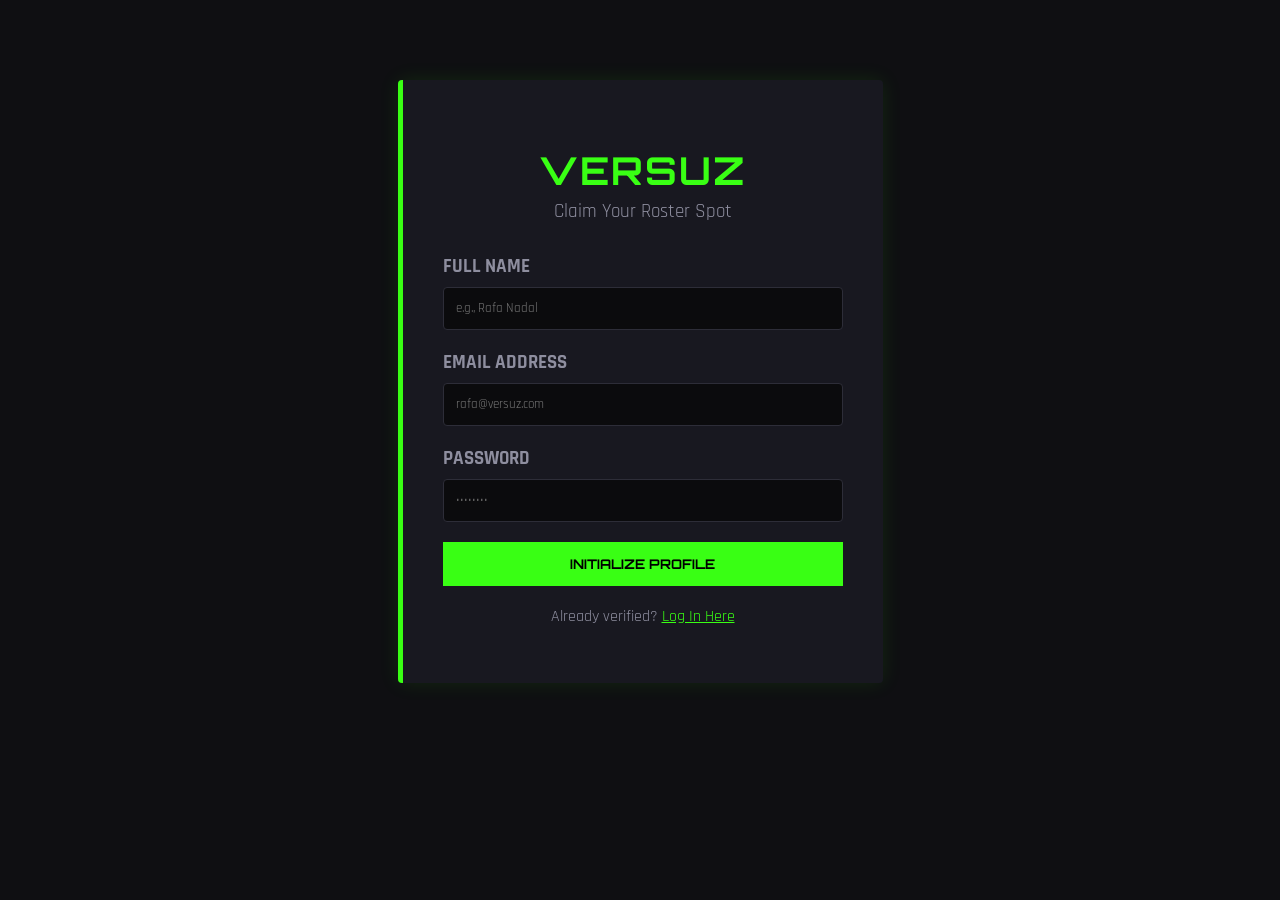
==== VersuzClient/index.html @ cd5b51a0 "Initial commit with all files" ====
<!DOCTYPE html>
<html lang="en">
<head>
    <meta charset="UTF-8">
    <meta name="viewport" content="width=device-width, initial-scale=1.0">
    <title>Versuz | Entry Gate</title>
    <link rel="stylesheet" href="style.css">
</head>
<body>

    <div class="auth-container">
        <h1 style="text-align: center; color: var(--neon-green); margin-bottom: 5px;">VERSUZ</h1>
        <p id="authSubtitle" style="text-align: center; color: var(--text-muted); margin-top: 0; margin-bottom: 30px;">Claim Your Roster Spot</p>
        
        <form id="registerForm">
            <div class="form-group">
                <label>Full Name</label>
                <input type="text" id="regName" placeholder="e.g., Rafa Nadal" required>
            </div>
            <div class="form-group">
                <label>Email Address</label>
                <input type="email" id="regEmail" placeholder="rafa@versuz.com" required>
            </div>
            <div class="form-group">
                <label>Password</label>
                <input type="password" id="regPassword" placeholder="••••••••" required>
            </div>
            <button type="submit" class="btn-neon">Initialize Profile</button>
            <p style="text-align: center; font-size: 1rem; color: var(--text-muted); margin-top: 20px;">
                Already verified? <a href="#" style="color: var(--neon-green);" id="switchToLogin">Log In Here</a>
            </p>
        </form>

        <form id="loginForm" class="hidden">
            <div class="form-group">
                <label>Email Address</label>
                <input type="email" id="loginEmail" placeholder="rafa@versuz.com" required>
            </div>
            <div class="form-group">
                <label>Password</label>
                <input type="password" id="loginPassword" placeholder="••••••••" required>
            </div>
            <button type="submit" class="btn-neon">Enter Arena</button>
            <p style="text-align: center; font-size: 1rem; color: var(--text-muted); margin-top: 20px;">
                New recruit? <a href="#" style="color: var(--neon-green);" id="switchToRegister">Create Account</a>
            </p>
        </form>
    </div>

    <script src="app.js"></script>
</body>
</html>
---- VersuzClient/style.css ----
@import url('https://fonts.googleapis.com/css2?family=Orbitron:wght@500;800&family=Rajdhani:wght@500;700&display=swap');

:root {
    --bg-dark: #0f0f12;
    --card-bg: #181820;
    --neon-green: #39ff14;
    --neon-pink: #ff007f;
    --text-main: #ffffff;
    --text-muted: #8e8e9f;
}

body {
    margin: 0;
    padding: 0;
    background-color: var(--bg-dark);
    color: var(--text-main);
    font-family: 'Rajdhani', sans-serif;
    font-size: 1.2rem;
}

h1, h2, h3, .vs-title {
    font-family: 'Orbitron', sans-serif;
    text-transform: uppercase;
    letter-spacing: 2px;
}

.auth-container {
    max-width: 400px;
    margin: 80px auto;
    background: var(--card-bg);
    padding: 40px;
    border-radius: 4px;
    border-left: 5px solid var(--neon-green);
    box-shadow: 0 0 20px rgba(57, 255, 20, 0.1);
}

.form-group {
    margin-bottom: 20px;
}

.form-group label {
    display: block;
    margin-bottom: 8px;
    color: var(--text-muted);
    font-weight: bold;
    text-transform: uppercase;
}

input {
    width: 100%;
    padding: 12px;
    background: #0b0b0d;
    border: 1px solid #2d2d38;
    color: #fff;
    border-radius: 4px;
    box-sizing: border-box;
    font-family: inherit;
}

input:focus {
    border-color: var(--neon-green);
    outline: none;
    box-shadow: 0 0 8px rgba(57, 255, 20, 0.3);
}

.btn-neon {
    width: 100%;
    padding: 14px;
    background: var(--neon-green);
    color: #000;
    font-weight: bold;
    border: none;
    cursor: pointer;
    text-transform: uppercase;
    font-family: 'Orbitron', sans-serif;
    transition: all 0.3s ease;
}

.btn-neon:hover {
    background: #2ee610;
    box-shadow: 0 0 15px var(--neon-green);
    transform: translateY(-2px);
}

.hidden {
    display: none !important;
}
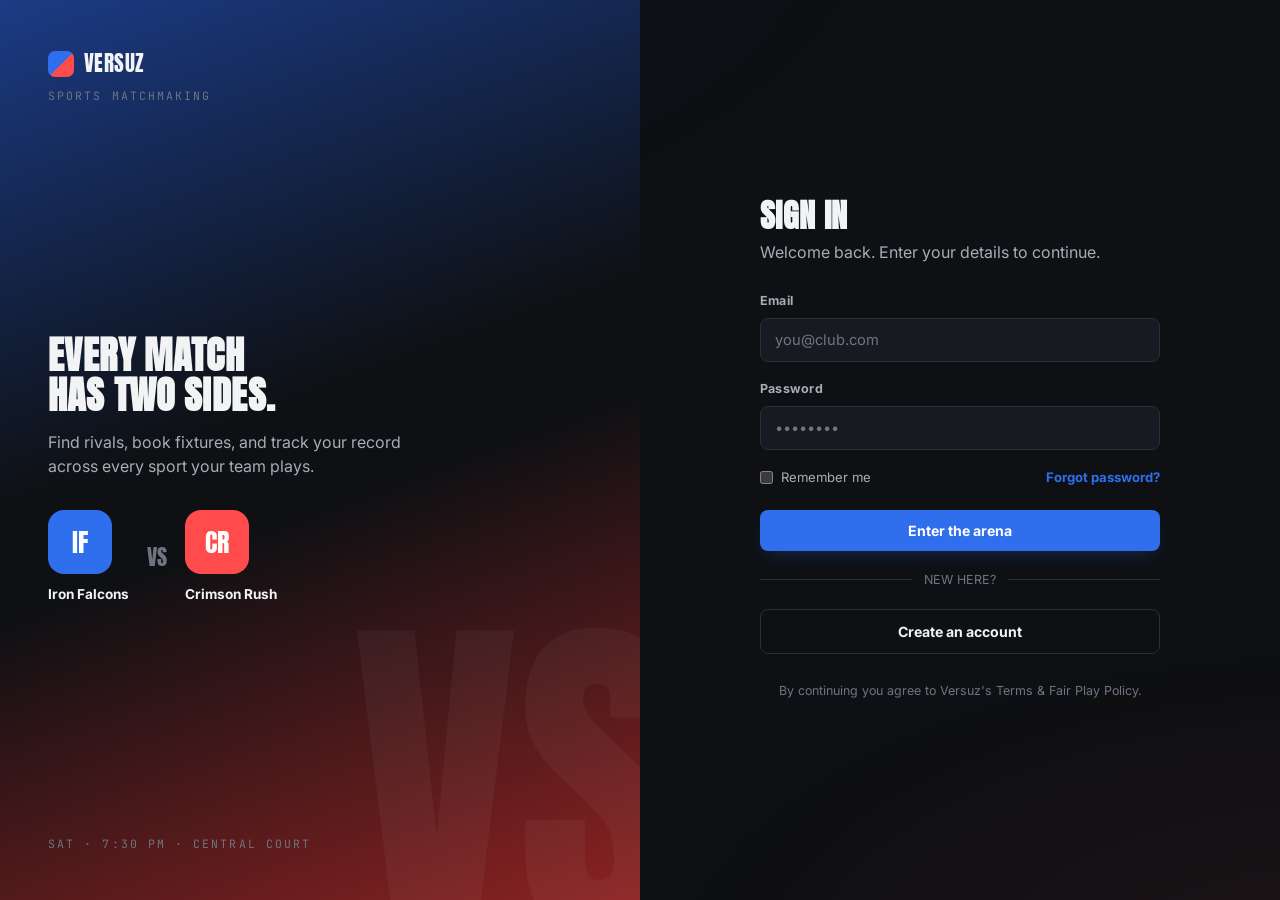
==== commit 77ef6253: "Your commit message here" ====
--- a/VersuzClient/index.html
+++ b/VersuzClient/index.html
@@ -1,52 +1,112 @@
 <!DOCTYPE html>
 <html lang="en">
 <head>
-    <meta charset="UTF-8">
-    <meta name="viewport" content="width=device-width, initial-scale=1.0">
-    <title>Versuz | Entry Gate</title>
-    <link rel="stylesheet" href="style.css">
+<meta charset="UTF-8">
+<meta name="viewport" content="width=device-width, initial-scale=1.0">
+<title>Versuz — Sign In</title>
+<link rel="stylesheet" href="style.css">
 </head>
 <body>
 
-    <div class="auth-container">
-        <h1 style="text-align: center; color: var(--neon-green); margin-bottom: 5px;">VERSUZ</h1>
-        <p id="authSubtitle" style="text-align: center; color: var(--text-muted); margin-top: 0; margin-bottom: 30px;">Claim Your Roster Spot</p>
-        
-        <form id="registerForm">
-            <div class="form-group">
-                <label>Full Name</label>
-                <input type="text" id="regName" placeholder="e.g., Rafa Nadal" required>
-            </div>
-            <div class="form-group">
-                <label>Email Address</label>
-                <input type="email" id="regEmail" placeholder="rafa@versuz.com" required>
-            </div>
-            <div class="form-group">
-                <label>Password</label>
-                <input type="password" id="regPassword" placeholder="••••••••" required>
-            </div>
-            <button type="submit" class="btn-neon">Initialize Profile</button>
-            <p style="text-align: center; font-size: 1rem; color: var(--text-muted); margin-top: 20px;">
-                Already verified? <a href="#" style="color: var(--neon-green);" id="switchToLogin">Log In Here</a>
-            </p>
-        </form>
+<div class="auth-shell">
 
-        <form id="loginForm" class="hidden">
-            <div class="form-group">
-                <label>Email Address</label>
-                <input type="email" id="loginEmail" placeholder="rafa@versuz.com" required>
-            </div>
-            <div class="form-group">
-                <label>Password</label>
-                <input type="password" id="loginPassword" placeholder="••••••••" required>
-            </div>
-            <button type="submit" class="btn-neon">Enter Arena</button>
-            <p style="text-align: center; font-size: 1rem; color: var(--text-muted); margin-top: 20px;">
-                New recruit? <a href="#" style="color: var(--neon-green);" id="switchToRegister">Create Account</a>
-            </p>
-        </form>
+  <!-- Left: brand visual -->
+  <div class="auth-visual">
+    <div style="position:relative;z-index:1;">
+      <div class="brand" style="margin-bottom:8px;">
+        <span class="split"></span> VERSUZ
+      </div>
+      <p class="eyebrow" style="margin-top:4px;">SPORTS MATCHMAKING</p>
     </div>
 
-    <script src="app.js"></script>
+    <div style="position:relative;z-index:1;">
+      <h2 style="margin-bottom:14px;">Every match<br>has two sides.</h2>
+      <p style="max-width:360px;margin-bottom:32px;">Find rivals, book fixtures, and track your record across every sport your team plays.</p>
+
+      <div class="teaser-vs">
+        <div class="teaser-side">
+          <div class="initial">IF</div>
+          <div class="tname">Iron Falcons</div>
+        </div>
+        <div class="teaser-mid">VS</div>
+        <div class="teaser-side">
+          <div class="initial">CR</div>
+          <div class="tname">Crimson Rush</div>
+        </div>
+      </div>
+    </div>
+
+    <p class="eyebrow" style="position:relative;z-index:1;">SAT · 7:30 PM · CENTRAL COURT</p>
+  </div>
+
+  <!-- Right: form -->
+  <div class="auth-form-col">
+    <div class="auth-box">
+      <h1>Sign in</h1>
+      <p class="sub">Welcome back. Enter your details to continue.</p>
+
+      <div class="alert" id="authAlert"></div>
+
+      <form id="loginForm">
+        <div class="field">
+          <label for="email">Email</label>
+          <input type="email" id="email" name="email" placeholder="you@club.com" required>
+        </div>
+        <div class="field">
+          <label for="password">Password</label>
+          <input type="password" id="password" name="password" placeholder="••••••••" required>
+        </div>
+
+        <div class="flex" style="justify-content:space-between;align-items:center;margin-bottom:22px;">
+          <label class="flex gap-8" style="align-items:center;font-size:.82rem;color:var(--text-dim);">
+            <input type="checkbox" style="accent-color:var(--blue);"> Remember me
+          </label>
+          <a href="#" class="link-accent" style="font-size:.82rem;" onclick="openForgotPasswordModal(); return false;">Forgot password?</a>
+        </div>
+
+        <button type="submit" class="btn btn-primary btn-block" id="loginBtn">
+          <span class="spinner"></span><span class="btn-label">Enter the arena</span>
+        </button>
+      </form>
+
+      <div class="divider">NEW HERE?</div>
+
+      <a href="signup.html" class="btn btn-ghost btn-block">Create an account</a>
+
+      <p style="margin-top:28px;font-size:.78rem;color:var(--text-mute);text-align:center;">
+        By continuing you agree to Versuz's Terms &amp; Fair Play Policy.
+      </p>
+    </div>
+  </div>
+
+</div>
+
+<!-- Forgot password modal -->
+<div class="modal-backdrop" id="forgotModal">
+  <div class="modal-box">
+    <button class="modal-close" onclick="closeForgotPasswordModal()" aria-label="Close">✕</button>
+    <h3 style="text-transform:none;font-size:1.3rem;margin-bottom:8px;">Reset your password</h3>
+    <p style="font-size:.85rem;margin-bottom:20px;">Enter your account email and we'll help you get back in.</p>
+
+    <div class="alert" id="forgotAlert"></div>
+
+    <form id="forgotForm">
+      <div class="field">
+        <label for="forgotEmail">Email</label>
+        <input type="email" id="forgotEmail" name="email" placeholder="you@club.com" required>
+      </div>
+      <button type="submit" class="btn btn-primary btn-block" id="forgotBtn">
+        <span class="spinner"></span><span class="btn-label">Send reset link</span>
+      </button>
+    </form>
+  </div>
+</div>
+
+<script src="config.js"></script>
+<script src="auth.js"></script>
+<script>
+  document.getElementById("loginForm").addEventListener("submit", handleLogin);
+  document.getElementById("forgotForm").addEventListener("submit", handleForgotPassword);
+</script>
 </body>
-</html>
+</html>
--- a/VersuzClient/style.css
+++ b/VersuzClient/style.css
@@ -1,87 +1,671 @@
-@import url('https://fonts.googleapis.com/css2?family=Orbitron:wght@500;800&family=Rajdhani:wght@500;700&display=swap');
+/* =========================================================
+   VERSUZ — Design System
+   "Every match has two sides." — the VS split governs the UI.
+   ========================================================= */
+
+@import url('https://fonts.googleapis.com/css2?family=Anton&family=Archivo+Black&family=Inter:wght@400;500;600;700;800&family=JetBrains+Mono:wght@400;500;700&display=swap');
 
 :root {
-    --bg-dark: #0f0f12;
-    --card-bg: #181820;
-    --neon-green: #39ff14;
-    --neon-pink: #ff007f;
-    --text-main: #ffffff;
-    --text-muted: #8e8e9f;
-}
+  /* ---- Color tokens ---- */
+  --ink:        #0E1013;
+  --ink-raised: #171B21;
+  --ink-card:   #1D222A;
+  --line:       #2A3038;
+
+  --blue:       #2F6FED;
+  --blue-dim:   #1B3B85;
+  --blue-glow:  rgba(47, 111, 237, .35);
+
+  --coral:      #FF4B4B;
+  --coral-dim:  #8C2222;
+  --coral-glow: rgba(255, 75, 75, .35);
+
+  --win:        #35D07F;
+  --warn:       #F5B942;
+
+  --text:       #F2F3F5;
+  --text-dim:   #A7ADB6;
+  --text-mute:  #6E7480;
+
+  /* ---- Type ---- */
+  --display: 'Anton', 'Archivo Black', sans-serif;
+  --body:    'Inter', sans-serif;
+  --mono:    'JetBrains Mono', monospace;
+
+  /* ---- Shape / motion ---- */
+  --radius-sm: 8px;
+  --radius-md: 14px;
+  --radius-lg: 22px;
+  --ease: cubic-bezier(.16,.84,.44,1);
+}
+
+* { box-sizing: border-box; margin: 0; padding: 0; }
+
+html { color-scheme: dark; scroll-behavior: smooth; }
 
 body {
-    margin: 0;
-    padding: 0;
-    background-color: var(--bg-dark);
-    color: var(--text-main);
-    font-family: 'Rajdhani', sans-serif;
-    font-size: 1.2rem;
-}
-
-h1, h2, h3, .vs-title {
-    font-family: 'Orbitron', sans-serif;
-    text-transform: uppercase;
-    letter-spacing: 2px;
-}
-
-.auth-container {
-    max-width: 400px;
-    margin: 80px auto;
-    background: var(--card-bg);
-    padding: 40px;
-    border-radius: 4px;
-    border-left: 5px solid var(--neon-green);
-    box-shadow: 0 0 20px rgba(57, 255, 20, 0.1);
-}
-
-.form-group {
-    margin-bottom: 20px;
-}
-
-.form-group label {
-    display: block;
-    margin-bottom: 8px;
-    color: var(--text-muted);
-    font-weight: bold;
-    text-transform: uppercase;
-}
-
-input {
-    width: 100%;
-    padding: 12px;
-    background: #0b0b0d;
-    border: 1px solid #2d2d38;
-    color: #fff;
-    border-radius: 4px;
-    box-sizing: border-box;
-    font-family: inherit;
-}
-
-input:focus {
-    border-color: var(--neon-green);
-    outline: none;
-    box-shadow: 0 0 8px rgba(57, 255, 20, 0.3);
-}
-
-.btn-neon {
-    width: 100%;
-    padding: 14px;
-    background: var(--neon-green);
-    color: #000;
-    font-weight: bold;
-    border: none;
-    cursor: pointer;
-    text-transform: uppercase;
-    font-family: 'Orbitron', sans-serif;
-    transition: all 0.3s ease;
-}
-
-.btn-neon:hover {
-    background: #2ee610;
-    box-shadow: 0 0 15px var(--neon-green);
-    transform: translateY(-2px);
-}
-
-.hidden {
-    display: none !important;
-}
+  background: var(--ink);
+  color: var(--text);
+  font-family: var(--body);
+  line-height: 1.5;
+  -webkit-font-smoothing: antialiased;
+  min-height: 100vh;
+}
+
+img { max-width: 100%; display: block; }
+
+a { color: inherit; text-decoration: none; }
+
+/* Subtle ambient texture: faint diagonal seam across the whole app */
+body::before {
+  content: '';
+  position: fixed;
+  inset: 0;
+  pointer-events: none;
+  z-index: 0;
+  background:
+    radial-gradient(1200px 600px at 15% -10%, var(--blue-glow), transparent 60%),
+    radial-gradient(1200px 600px at 105% 110%, var(--coral-glow), transparent 60%);
+  opacity: .18;
+}
+
+::selection { background: var(--blue); color: #fff; }
+
+:focus-visible {
+  outline: 2px solid var(--warn);
+  outline-offset: 3px;
+}
+
+@media (prefers-reduced-motion: reduce) {
+  *, *::before, *::after { animation-duration: .001ms !important; transition-duration: .001ms !important; }
+}
+
+/* ---- Typography scale ---- */
+h1, h2, h3 { font-family: var(--display); letter-spacing: .01em; line-height: 1.05; text-transform: uppercase; }
+h1 { font-size: clamp(2.4rem, 5vw, 4.2rem); }
+h2 { font-size: clamp(1.6rem, 3vw, 2.4rem); }
+h3 { font-size: 1.15rem; }
+
+.eyebrow {
+  font-family: var(--mono);
+  font-size: .72rem;
+  letter-spacing: .18em;
+  text-transform: uppercase;
+  color: var(--text-mute);
+}
+
+.mono { font-family: var(--mono); }
+
+p { color: var(--text-dim); }
+
+/* =========================================================
+   Layout shell
+   ========================================================= */
+.app-shell {
+  position: relative;
+  z-index: 1;
+  display: grid;
+  grid-template-columns: 264px 1fr;
+  min-height: 100vh;
+}
+
+@media (max-width: 900px) {
+  .app-shell { grid-template-columns: 1fr; }
+}
+
+/* ---- Sidebar ---- */
+.sidebar {
+  background: var(--ink-raised);
+  border-right: 1px solid var(--line);
+  padding: 28px 20px;
+  display: flex;
+  flex-direction: column;
+  gap: 36px;
+  position: sticky;
+  top: 0;
+  height: 100vh;
+}
+
+@media (max-width: 900px) {
+  .sidebar { display: none; }
+}
+
+.brand {
+  display: flex;
+  align-items: center;
+  gap: 10px;
+  font-family: var(--display);
+  font-size: 1.3rem;
+  letter-spacing: .02em;
+}
+
+.brand .split {
+  width: 26px; height: 26px;
+  border-radius: 7px;
+  background: linear-gradient(135deg, var(--blue) 50%, var(--coral) 50%);
+  flex-shrink: 0;
+}
+
+.nav-group { display: flex; flex-direction: column; gap: 4px; }
+
+.nav-label {
+  font-family: var(--mono);
+  font-size: .68rem;
+  letter-spacing: .14em;
+  text-transform: uppercase;
+  color: var(--text-mute);
+  padding: 0 12px;
+  margin-bottom: 6px;
+}
+
+.nav-link {
+  display: flex;
+  align-items: center;
+  gap: 12px;
+  padding: 10px 12px;
+  border-radius: var(--radius-sm);
+  color: var(--text-dim);
+  font-weight: 600;
+  font-size: .92rem;
+  transition: background .15s var(--ease), color .15s var(--ease);
+}
+
+.nav-link:hover { background: var(--ink-card); color: var(--text); }
+
+.nav-link.active {
+  background: var(--ink-card);
+  color: var(--text);
+  box-shadow: inset 3px 0 0 var(--blue);
+}
+
+.nav-icon { width: 18px; height: 18px; flex-shrink: 0; opacity: .9; }
+
+.sidebar-foot {
+  margin-top: auto;
+  display: flex;
+  align-items: center;
+  gap: 10px;
+  padding: 12px;
+  border-radius: var(--radius-sm);
+  background: var(--ink-card);
+}
+
+.avatar-ring {
+  width: 34px; height: 34px;
+  border-radius: 50%;
+  background: linear-gradient(135deg, var(--blue), var(--coral));
+  display: flex; align-items: center; justify-content: center;
+  font-family: var(--display);
+  font-size: .8rem;
+  flex-shrink: 0;
+}
+
+.sidebar-foot .who { font-size: .82rem; font-weight: 700; }
+.sidebar-foot .role { font-size: .72rem; color: var(--text-mute); }
+
+/* ---- Main column ---- */
+.main {
+  padding: 32px 40px 60px;
+  min-width: 0;
+}
+
+@media (max-width: 700px) {
+  .main { padding: 22px 18px 40px; }
+}
+
+.topbar {
+  display: flex;
+  align-items: center;
+  justify-content: space-between;
+  gap: 20px;
+  margin-bottom: 32px;
+  flex-wrap: wrap;
+}
+
+.topbar h1 { font-size: clamp(1.5rem, 3vw, 2rem); }
+
+.search {
+  display: flex;
+  align-items: center;
+  gap: 10px;
+  background: var(--ink-card);
+  border: 1px solid var(--line);
+  border-radius: var(--radius-md);
+  padding: 10px 16px;
+  min-width: 260px;
+  color: var(--text-mute);
+  font-size: .88rem;
+}
+.search input {
+  background: none; border: none; color: var(--text);
+  font-family: var(--body); font-size: .9rem; width: 100%; outline: none;
+}
+.search input::placeholder { color: var(--text-mute); }
+
+/* =========================================================
+   Buttons
+   ========================================================= */
+.btn {
+  display: inline-flex;
+  align-items: center;
+  justify-content: center;
+  gap: 8px;
+  font-family: var(--body);
+  font-weight: 700;
+  font-size: .88rem;
+  padding: 11px 22px;
+  border-radius: var(--radius-sm);
+  border: 1px solid transparent;
+  cursor: pointer;
+  transition: transform .15s var(--ease), box-shadow .15s var(--ease), background .15s var(--ease), border-color .15s var(--ease);
+  white-space: nowrap;
+}
+.btn:active { transform: translateY(1px); }
+
+.btn-primary {
+  background: var(--blue);
+  color: #fff;
+  box-shadow: 0 8px 20px -8px var(--blue-glow);
+}
+.btn-primary:hover { background: #4680ff; box-shadow: 0 10px 26px -8px var(--blue-glow); }
+
+.btn-rival {
+  background: var(--coral);
+  color: #fff;
+  box-shadow: 0 8px 20px -8px var(--coral-glow);
+}
+.btn-rival:hover { background: #ff6363; }
+
+.btn-ghost {
+  background: transparent;
+  border-color: var(--line);
+  color: var(--text);
+}
+.btn-ghost:hover { border-color: var(--text-mute); background: var(--ink-card); }
+
+.btn-sm { padding: 7px 14px; font-size: .78rem; }
+.btn-block { width: 100%; }
+
+/* =========================================================
+   Cards
+   ========================================================= */
+.card {
+  background: var(--ink-card);
+  border: 1px solid var(--line);
+  border-radius: var(--radius-lg);
+  padding: 24px;
+}
+
+.card-tight { padding: 18px 20px; }
+
+.stat-grid {
+  display: grid;
+  grid-template-columns: repeat(4, 1fr);
+  gap: 18px;
+  margin-bottom: 30px;
+}
+@media (max-width: 900px) { .stat-grid { grid-template-columns: repeat(2, 1fr); } }
+@media (max-width: 500px) { .stat-grid { grid-template-columns: 1fr; } }
+
+.stat-card {
+  background: var(--ink-card);
+  border: 1px solid var(--line);
+  border-radius: var(--radius-md);
+  padding: 20px;
+  position: relative;
+  overflow: hidden;
+}
+.stat-card .eyebrow { margin-bottom: 10px; }
+.stat-card .value {
+  font-family: var(--mono);
+  font-size: 2rem;
+  font-weight: 700;
+}
+.stat-card .delta { font-size: .78rem; margin-top: 6px; font-weight: 600; }
+.delta.up { color: var(--win); }
+.delta.down { color: var(--coral); }
+
+/* =========================================================
+   VS Match Card — the signature element
+   ========================================================= */
+.vs-card {
+  position: relative;
+  border-radius: var(--radius-lg);
+  overflow: hidden;
+  border: 1px solid var(--line);
+  background: var(--ink-card);
+  display: grid;
+  grid-template-columns: 1fr auto 1fr;
+  align-items: center;
+  padding: 22px 18px;
+  gap: 8px;
+}
+
+.vs-card::before {
+  content: '';
+  position: absolute;
+  inset: 0;
+  background: linear-gradient(100deg, var(--blue-glow) 0%, transparent 32%, transparent 68%, var(--coral-glow) 100%);
+  opacity: .5;
+  pointer-events: none;
+}
+
+.vs-side {
+  display: flex;
+  align-items: center;
+  gap: 12px;
+  min-width: 0;
+  position: relative;
+  z-index: 1;
+}
+.vs-side.right { flex-direction: row-reverse; text-align: right; }
+
+.vs-badge {
+  width: 44px; height: 44px;
+  border-radius: 10px;
+  display: flex; align-items: center; justify-content: center;
+  font-family: var(--display);
+  font-size: .95rem;
+  flex-shrink: 0;
+  color: #fff;
+}
+.vs-side:not(.right) .vs-badge { background: linear-gradient(135deg, var(--blue), var(--blue-dim)); }
+.vs-side.right .vs-badge { background: linear-gradient(135deg, var(--coral), var(--coral-dim)); }
+
+.vs-team { min-width: 0; }
+.vs-team .name { font-weight: 800; font-size: .98rem; white-space: nowrap; overflow: hidden; text-overflow: ellipsis; }
+.vs-team .meta { font-size: .74rem; color: var(--text-mute); font-family: var(--mono); }
+
+.vs-center {
+  display: flex;
+  flex-direction: column;
+  align-items: center;
+  gap: 4px;
+  position: relative;
+  z-index: 1;
+  padding: 0 10px;
+}
+.vs-mark {
+  font-family: var(--display);
+  font-size: 1.3rem;
+  color: var(--text-mute);
+  letter-spacing: .05em;
+}
+.vs-score {
+  font-family: var(--mono);
+  font-weight: 700;
+  font-size: 1.1rem;
+  display: flex;
+  gap: 6px;
+  align-items: center;
+}
+.vs-status {
+  font-family: var(--mono);
+  font-size: .66rem;
+  letter-spacing: .1em;
+  text-transform: uppercase;
+  padding: 3px 9px;
+  border-radius: 100px;
+  white-space: nowrap;
+}
+.vs-status.live { background: rgba(255,75,75,.15); color: var(--coral); }
+.vs-status.live::before { content: '● '; }
+.vs-status.upcoming { background: rgba(47,111,237,.15); color: var(--blue); }
+.vs-status.final { background: rgba(255,255,255,.06); color: var(--text-mute); }
+
+/* =========================================================
+   Tables / lists
+   ========================================================= */
+.section-head {
+  display: flex;
+  align-items: center;
+  justify-content: space-between;
+  margin-bottom: 16px;
+  gap: 12px;
+  flex-wrap: wrap;
+}
+
+.list-row {
+  display: grid;
+  grid-template-columns: 1fr auto;
+  align-items: center;
+  padding: 14px 16px;
+  border-radius: var(--radius-sm);
+  transition: background .15s var(--ease);
+}
+.list-row:hover { background: var(--ink-raised); }
+.list-row + .list-row { border-top: 1px solid var(--line); }
+
+.tag {
+  display: inline-flex;
+  align-items: center;
+  gap: 6px;
+  font-family: var(--mono);
+  font-size: .68rem;
+  letter-spacing: .06em;
+  text-transform: uppercase;
+  padding: 4px 10px;
+  border-radius: 100px;
+  background: var(--ink-raised);
+  border: 1px solid var(--line);
+  color: var(--text-dim);
+}
+.tag.blue { color: var(--blue); border-color: var(--blue-dim); }
+.tag.coral { color: var(--coral); border-color: var(--coral-dim); }
+.tag.win { color: var(--win); }
+
+/* =========================================================
+   Forms (login/signup)
+   ========================================================= */
+.field { display: flex; flex-direction: column; gap: 7px; margin-bottom: 18px; }
+.field label {
+  font-size: .78rem;
+  font-weight: 700;
+  color: var(--text-dim);
+  letter-spacing: .02em;
+}
+.field input, .field select {
+  background: var(--ink-raised);
+  border: 1px solid var(--line);
+  border-radius: var(--radius-sm);
+  padding: 12px 14px;
+  color: var(--text);
+  font-family: var(--body);
+  font-size: .92rem;
+  outline: none;
+  transition: border-color .15s var(--ease), box-shadow .15s var(--ease);
+}
+.field input:focus, .field select:focus {
+  border-color: var(--blue);
+  box-shadow: 0 0 0 3px var(--blue-glow);
+}
+.field input::placeholder { color: var(--text-mute); }
+
+/* =========================================================
+   Standalone inputs (not wrapped in .field)
+   e.g. the "Add a Member" email input on the roster page
+   ========================================================= */
+input[type="email"],
+input[type="text"],
+input[type="password"],
+input[type="number"],
+input[type="search"],
+select,
+textarea {
+  background: var(--ink-raised);
+  border: 1px solid var(--line);
+  border-radius: var(--radius-sm);
+  padding: 12px 14px;
+  color: var(--text);
+  font-family: var(--body);
+  font-size: .92rem;
+  outline: none;
+  transition: border-color .15s var(--ease), box-shadow .15s var(--ease);
+}
+input[type="email"]:focus,
+input[type="text"]:focus,
+input[type="password"]:focus,
+input[type="number"]:focus,
+input[type="search"]:focus,
+select:focus,
+textarea:focus {
+  border-color: var(--blue);
+  box-shadow: 0 0 0 3px var(--blue-glow);
+}
+input::placeholder,
+textarea::placeholder {
+  color: var(--text-mute);
+}
+
+/* =========================================================
+   Auth split-screen page
+   ========================================================= */
+.auth-shell {
+  min-height: 100vh;
+  display: grid;
+  grid-template-columns: 1fr 1fr;
+  position: relative;
+  z-index: 1;
+}
+@media (max-width: 860px) { .auth-shell { grid-template-columns: 1fr; } }
+
+.auth-visual {
+  position: relative;
+  overflow: hidden;
+  background: linear-gradient(160deg, var(--blue-dim) 0%, var(--ink) 45%, var(--ink) 55%, var(--coral-dim) 100%);
+  display: flex;
+  flex-direction: column;
+  justify-content: space-between;
+  padding: 48px;
+}
+@media (max-width: 860px) { .auth-visual { display: none; } }
+
+.auth-visual::after {
+  content: 'VS';
+  position: absolute;
+  right: -40px; bottom: -60px;
+  font-family: var(--display);
+  font-size: 22rem;
+  line-height: 1;
+  color: rgba(255,255,255,.04);
+  pointer-events: none;
+}
+
+.auth-form-col {
+  display: flex;
+  align-items: center;
+  justify-content: center;
+  padding: 40px 24px;
+}
+
+.auth-box { width: 100%; max-width: 400px; }
+.auth-box h1 { font-size: 2rem; margin-bottom: 8px; }
+.auth-box .sub { margin-bottom: 28px; }
+
+.divider {
+  display: flex; align-items: center; gap: 12px;
+  color: var(--text-mute); font-size: .78rem;
+  margin: 20px 0;
+}
+.divider::before, .divider::after { content: ''; flex: 1; height: 1px; background: var(--line); }
+
+.link-accent { color: var(--blue); font-weight: 700; }
+.link-accent:hover { text-decoration: underline; }
+
+/* Featured live matchup teaser on auth visual */
+.teaser-vs {
+  position: relative;
+  z-index: 1;
+  display: flex;
+  align-items: center;
+  gap: 18px;
+}
+.teaser-side { text-align: center; }
+.teaser-side .initial {
+  width: 64px; height: 64px; border-radius: 16px;
+  display: flex; align-items: center; justify-content: center;
+  font-family: var(--display); font-size: 1.6rem; color: #fff;
+  margin-bottom: 10px;
+}
+.teaser-side:first-child .initial { background: var(--blue); }
+.teaser-side:last-child .initial { background: var(--coral); }
+.teaser-side .tname { font-weight: 700; font-size: .85rem; }
+.teaser-mid { font-family: var(--display); font-size: 1.4rem; color: var(--text-mute); }
+
+/* =========================================================
+   Utility
+   ========================================================= */
+.flex { display: flex; }
+.gap-8 { gap: 8px; } .gap-12 { gap: 12px; } .gap-16 { gap: 16px; }
+.mt-8{margin-top:8px} .mt-16{margin-top:16px} .mt-24{margin-top:24px} .mt-32{margin-top:32px}
+.grid-2 { display: grid; grid-template-columns: 1fr 1fr; gap: 20px; }
+@media (max-width: 700px) { .grid-2 { grid-template-columns: 1fr; } }
+.grid-3 { display: grid; grid-template-columns: repeat(3,1fr); gap: 20px; }
+@media (max-width: 900px) { .grid-3 { grid-template-columns: 1fr 1fr; } }
+@media (max-width: 560px) { .grid-3 { grid-template-columns: 1fr; } }
+
+.empty-state {
+  text-align: center;
+  padding: 60px 20px;
+  color: var(--text-mute);
+}
+.empty-state h3 { color: var(--text); margin-bottom: 8px; }
+
+/* =========================================================
+   Alerts / inline form feedback
+   ========================================================= */
+.alert {
+  display: none;
+  align-items: flex-start;
+  gap: 10px;
+  font-size: .82rem;
+  padding: 12px 14px;
+  border-radius: var(--radius-sm);
+  margin-bottom: 18px;
+  border: 1px solid transparent;
+  line-height: 1.4;
+}
+.alert.show { display: flex; }
+.alert-error   { background: rgba(255,75,75,.1);  border-color: var(--coral-dim); color: #FFB4B4; }
+.alert-success { background: rgba(53,208,127,.1); border-color: #1B7A47; color: #9CE9BE; }
+.alert-info    { background: rgba(47,111,237,.1); border-color: var(--blue-dim); color: #B8CDFB; }
+
+.btn[disabled] { opacity: .6; cursor: not-allowed; }
+
+.spinner {
+  width: 14px; height: 14px;
+  border: 2px solid rgba(255,255,255,.4);
+  border-top-color: #fff;
+  border-radius: 50%;
+  animation: spin .7s linear infinite;
+  display: none;
+}
+.btn.loading .spinner { display: inline-block; }
+.btn.loading .btn-label { opacity: .8; }
+@keyframes spin { to { transform: rotate(360deg); } }
+
+/* Simple modal (forgot password) */
+.modal-backdrop {
+  display: none;
+  position: fixed; inset: 0;
+  background: rgba(6,7,9,.7);
+  backdrop-filter: blur(3px);
+  align-items: center; justify-content: center;
+  z-index: 50;
+  padding: 20px;
+}
+.modal-backdrop.show { display: flex; }
+.modal-box {
+  background: var(--ink-card);
+  border: 1px solid var(--line);
+  border-radius: var(--radius-lg);
+  padding: 28px;
+  width: 100%; max-width: 400px;
+  position: relative;
+}
+.modal-close {
+  position: absolute; top: 18px; right: 18px;
+  background: none; border: none; color: var(--text-mute);
+  cursor: pointer; font-size: 1.2rem; line-height: 1;
+}
+.modal-close:hover { color: var(--text); }
